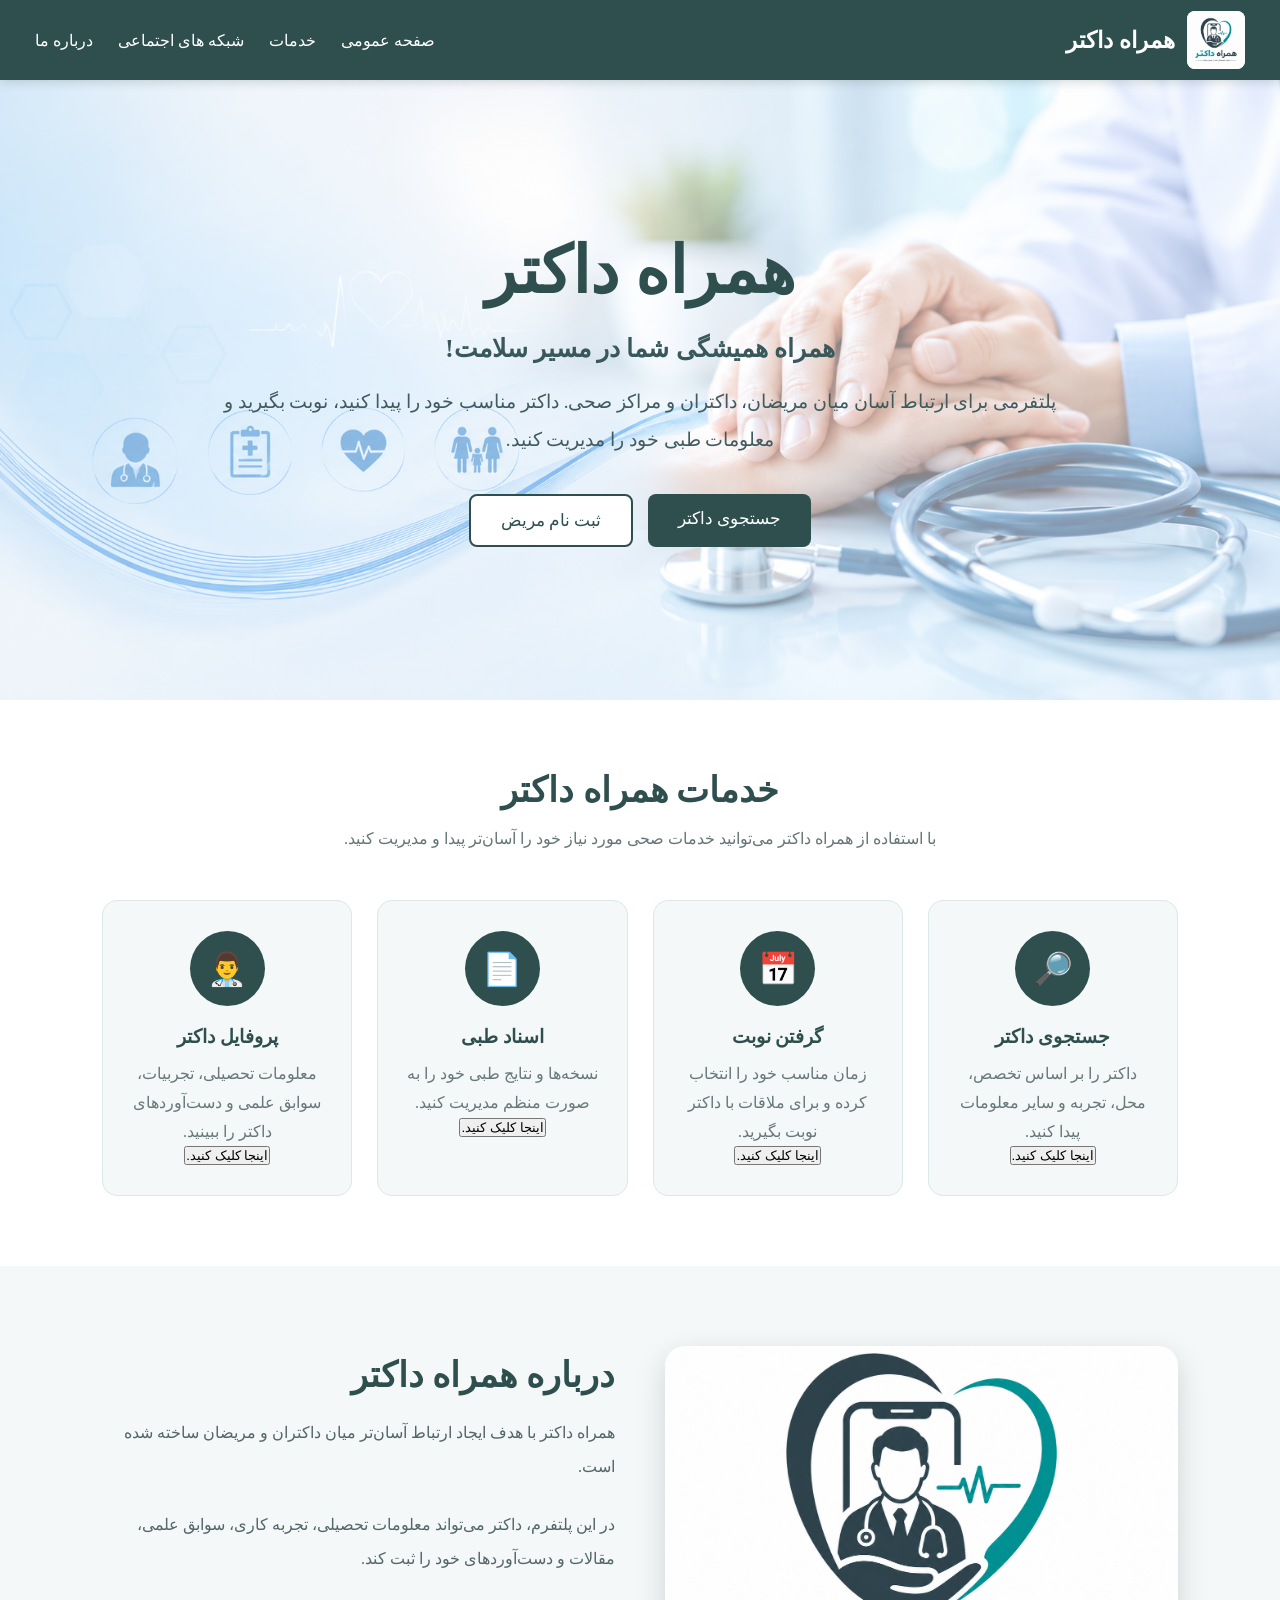
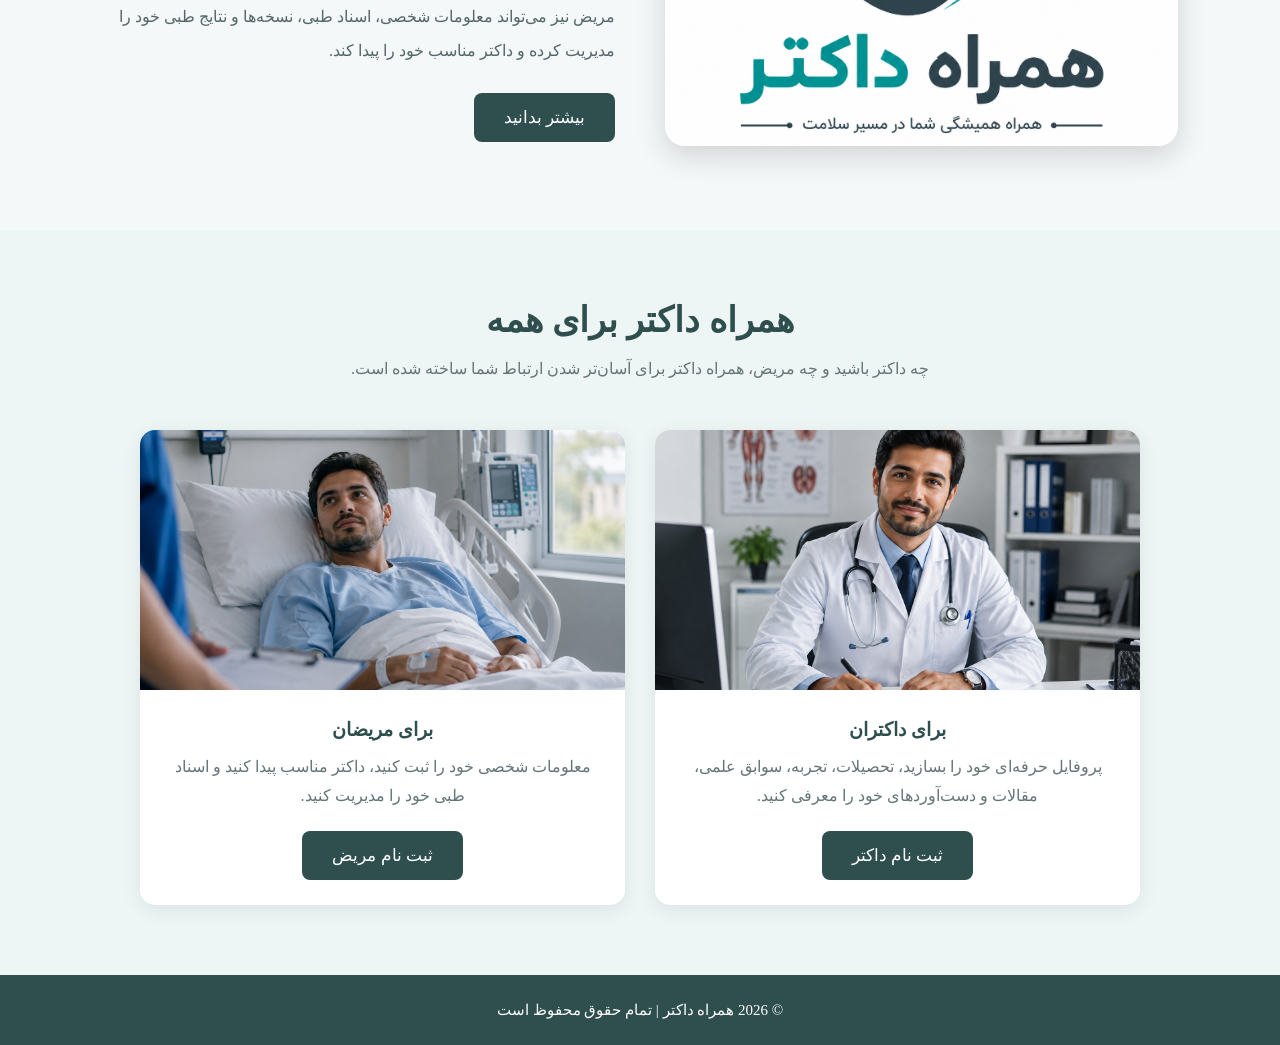
==== Front_web/index.html @ e0de3b91 "front-end Add project file" ====
<!DOCTYPE html>
<html lang="fa" dir="rtl">

<head>
    <meta charset="UTF-8">
    <meta name="viewport" content="width=device-width, initial-scale=1.0">
    <title>همراه داکتر</title>
    <link rel="stylesheet" href="home_style.css">

<script>
    function toggleMenu() {
        const menu = document.getElementById("nav-menu");
        menu.classList.toggle("active");
    }
</script>
</head>

<body>
    <!--        
    HEADER       
    -->
    <header>
        <div class="logo-area">
            <img
                src="/logo/ChatGPT Image Aug 7, 2026, 09_49_14 PM.png"
                alt="لوگوی همراه داکتر"
                class="logo"
            >
            <h2>همراه داکتر</h2>
        </div>

        <button class="menu-btn" onclick="toggleMenu()">
            ☰
        </button>

        <nav id="nav-menu">
                <a href="#">صفحه عمومی</a>
                <a href="#services"> خدمات</a>
                
                <a href="#"> شبکه های اجتماعی</a>
    
                        <!-- <a href="">فیسبوک</a>
                        <a href="">یوتیوب</a>
                        <a href="">واتساب</a>
                 -->
            <a href="#about"> درباره ما</a>
        </nav>

    </header>
    <!--
         MAIN
    -->
    <main>
        <!--
         Hero 
        -->
        <section class="hero">

            <div class="hero-content">
                <h1>
                    همراه داکتر
                </h1>
                <h3 lang="fa">
                    همراه همیشگی شما در مسیر سلامت!
                </h3>
                <p>
                    پلتفرمی برای ارتباط آسان میان مریضان،
                    داکتران و مراکز صحی.
                    داکتر مناسب خود را پیدا کنید،
                    نوبت بگیرید و معلومات طبی خود را مدیریت کنید.
                </p>
                <div class="buttons">
                    <a
                        href="/Front_web/doctor search/doctor_search.html"
                        class="btn btn-primary"
                    >
                        جستجوی داکتر
                    </a>
                    <a
                        href="/Front_web/patient register/patient_register.html"
                        class="btn btn-secondary"
                    >
                        ثبت نام مریض
                    </a>
                </div>
            </div>

        </section>
        <!-- 
        Services 
        -->
        <section class="services" id="services">
            <h2 class="section-title">
                خدمات همراه داکتر
            </h2>

            <p class="section-description">
                با استفاده از همراه داکتر می‌توانید
                خدمات صحی مورد نیاز خود را آسان‌تر پیدا و مدیریت کنید.
            </p>

            <div class="service-container">

                <div class="service-card">
                    <div class="service-icon">
                        🔎
                    </div>
                    <h3>
                        جستجوی داکتر
                    </h3>
                    <p>
                        داکتر را بر اساس تخصص،
                        محل، تجربه و سایر معلومات پیدا کنید.
                    </p>
                    <a href="/Front_web/doctor search/doctor_search.html"><button type="submit">اینجا کلیک کنید.</button></a>
                </div>

                <div class="service-card">
                    <div class="service-icon">
                        📅
                    </div>
                    <h3>
                        گرفتن نوبت
                    </h3>
                    <p>
                        زمان مناسب خود را انتخاب کرده
                        و برای ملاقات با داکتر نوبت بگیرید.
                    </p>
                    <a href=""><button type="submit">اینجا کلیک کنید.</button></a>
                </div>

                <div class="service-card">

                    <div class="service-icon">
                        📄
                    </div>
                    <h3>
                        اسناد طبی
                    </h3>
                    <p>
                        نسخه‌ها و نتایج طبی خود را
                        به صورت منظم مدیریت کنید.
                    </p>
                    <a href=""><button type="submit">اینجا کلیک کنید.</button></a>
                </div>

                <div class="service-card">
                    <div class="service-icon">
                        👨‍⚕️
                    </div>
                    <h3>
                        پروفایل داکتر
                    </h3>
                    <p>
                        معلومات تحصیلی، تجربیات،
                        سوابق علمی و دست‌آوردهای داکتر را ببینید.
                    </p>
                    <a href=""><button type="submit">اینجا کلیک کنید.</button></a>
                </div>
                <!-- <div class="service-card" id="hospital_profile">
                    <div class="service-icon">
                        👨‍⚕️
                    </div>
                    <h3>
                        پروفایل شفاخانه
                    </h3>
                    <p>
                        شفاخانه مورد نظر خود را در انیجا جستجو کنید.
                    </p>
                    <a href=""><button type="submit">اینجا کلیک کنید.</button></a>
                </div> -->

            </div>

        </section>
        <!-- 
        About 
        -->
        <section
            class="about"
            id="about"
        >
            <div class="about-image">

                <img
                    src="/logo/ChatGPT Image Aug 7, 2026, 09_49_14 PM.png"
                    alt="داکتر"
                >

            </div>

            <div class="about-text">

                <h2>
                    درباره همراه داکتر
                </h2>

                <p>
                    همراه داکتر با هدف ایجاد ارتباط آسان‌تر
                    میان داکتران و مریضان ساخته شده است.
                </p>

                <p>
                    در این پلتفرم، داکتر می‌تواند
                    معلومات تحصیلی، تجربه کاری، سوابق علمی،
                    مقالات و دست‌آوردهای خود را ثبت کند.
                </p>

                <p>
                    مریض نیز می‌تواند معلومات شخصی،
                    اسناد طبی، نسخه‌ها و نتایج طبی خود را
                    مدیریت کرده و داکتر مناسب خود را پیدا کند.
                </p>

                <a
                    href="#services"
                    class="btn btn-primary"
                >
                    بیشتر بدانید
                </a>

            </div>

        </section>
        <!-- 
        Doctor / Patient 
        -->
        <section
            class="users"
            id="doctors"
        >

            <h2 class="section-title">
                همراه داکتر برای همه
            </h2>

            <p class="section-description">
                چه داکتر باشید و چه مریض،
                همراه داکتر برای آسان‌تر شدن ارتباط شما ساخته شده است.
            </p>

            <div class="user-container">
                <!-- 
                Doctor 
                -->
                <div class="user-card">

                    <img
                        src="/pictures/ChatGPT Image Aug 5, 2026, 10_25_46 PM.png"
                        alt="داکتر"
                    >

                    <div class="user-content">
                        <h3>
                            برای داکتران
                        </h3>
                        <p>
                            پروفایل حرفه‌ای خود را بسازید،
                            تحصیلات، تجربه، سوابق علمی،
                            مقالات و دست‌آوردهای خود را معرفی کنید.
                        </p>
                        <a
                            href="/Front_web/doctor register/doctor_register.html"
                            class="btn btn-primary"
                        >
                            ثبت نام داکتر
                        </a>
                    </div>

                </div>
                <!-- 
                Patient 
                -->
                <div class="user-card">
                    <img
                        src="/pictures/ChatGPT Image Aug 5, 2026, 10_23_01 PM.png"
                        alt="مریض"
                    >
                    <div class="user-content">
                        <h3>
                            برای مریضان
                        </h3>
                        <p>
                            معلومات شخصی خود را ثبت کنید،
                            داکتر مناسب پیدا کنید و
                            اسناد طبی خود را مدیریت کنید.
                        </p>
                        <a
                            href="/Front_web/patient register/patient_register.html"
                            class="btn btn-primary"
                        >
                            ثبت نام مریض
                        </a>

                    </div>

                </div>

            </div>

        </section>

    </main>
    <!-- 
        FOOTER
    -->
    <footer>
        <p>
            © 2026 همراه داکتر | تمام حقوق محفوظ است
        </p>
    </footer>

</body>

</html>
---- Front_web/home_style.css ----
/* 
    General
 */

* {
    box-sizing: border-box;
    margin: 0;
    padding: 0;
}

html {
    scroll-behavior: smooth;
}

body {
    min-height: 100vh;
    font-family: cursive, serif, sans-serif;
    background-color: #f5f8f8;
    color: #263f42;

    display: flex;
    flex-direction: column;
}
    /* Header */
header {
    height: 80px;
    background-color: darkslategrey;

    display: flex;
    align-items: center;
    justify-content: space-between;

    padding: 0 35px;

    position: sticky;
    top: 0;
    z-index: 1000;

    box-shadow: 0 2px 10px rgba(0, 0, 0, 0.15);
}
/* Logo */
.logo-area {
    display: flex;
    align-items: center;
    gap: 12px;
}

.logo {
    width: 58px;
    height: 58px;

    object-fit: contain;

    border-radius: 8px;
    background-color: white;
}

.logo-area h2 {
    color: white;
    font-size: 23px;
}
/* Navigation */
nav {
    display: flex;
    align-items: center;
    gap: 25px;
}


nav a {
    color: white;
    text-decoration: none;
    font-size: 16px;

    transition: 0.3s;
}
nav a:hover {
    color: #7ed6d1;
}
/*
    Main
 */
main {
    flex: 1;
}
/* 
    Hero
 */
.hero {
    min-height: 620px;

    background-image:
        linear-gradient(
            rgba(255, 255, 255, 0.52),
            rgba(255, 255, 255, 0.52)
        ),
        url("/pictures/ChatGPT\ Image\ Aug\ 1\,\ 2026\,\ 10_36_39\ PM.png");

    background-size: cover;
    background-position: center;

    display: flex;
    align-items: center;
    justify-content: center;

    text-align: center;

    padding: 60px 20px;
}

.hero-content {
    max-width: 850px;
}

.hero h1 {
    font-size: 65px;
    color: darkslategrey;
    margin-bottom: 25px;
}

.hero h3 {
    font-size: 25px;
    color: #38585c;
    margin-bottom: 20px;
}

.hero p {
    font-size: 19px;
    line-height: 2;
    color: #405b5e;
    margin-bottom: 35px;
}
/* Buttons */
.buttons {
    display: flex;
    justify-content: center;
    gap: 15px;
    flex-wrap: wrap;
}

.menu-btn {
    display: none;
    background: none;
    border: none;
    color: white;
    font-size: 30px;
    cursor: pointer;
}

.btn {
    display: inline-block;

    padding: 14px 30px;

    border-radius: 8px;

    text-decoration: none;

    font-size: 17px;

    transition: 0.3s;
}

.btn-primary {
    background-color: darkslategrey;
    color: white;
}

.btn-primary:hover {
    background-color: #20383a;
    transform: translateY(-3px);
}

.btn-secondary {
    background-color: white;
    color: darkslategrey;

    border: 2px solid darkslategrey;
}

.btn-secondary:hover {
    background-color: darkslategrey;
    color: white;
}

/* 
    Services
 */
 /* #hospital_profile{
    align-items: center;
 } */
.services {
    padding: 70px 8%;
    background-color: white;
    text-align: center;
}

.section-title {
    font-size: 35px;
    color: darkslategrey;

    margin-bottom: 12px;
}

.section-description {
    max-width: 700px;
    margin: 0 auto 45px;

    line-height: 2;
    color: #657577;
}

.service-container {
    display: grid;
    grid-template-columns:repeat(4, 1fr);
    gap: 25px;
}

.service-card {
    padding: 30px 20px;
    background-color: #f4f8f8;
    border-radius: 15px;
    border: 1px solid #dce7e7;
    transition: 0.3s;
}

.service-card:hover {
    transform: translateY(-8px);

    box-shadow:
        0 10px 25px rgba(0, 0, 0, 0.1);
}


.service-icon {
    width: 75px;
    height: 75px;

    margin: 0 auto 20px;

    border-radius: 50%;

    background-color: darkslategrey;

    color: white;

    display: flex;
    align-items: center;
    justify-content: center;

    font-size: 32px;
}

.service-card h3 {
    margin-bottom: 12px;

    color: darkslategrey;
}

.service-card p {
    color: #68787a;
    line-height: 1.8;
}
/* 
    About
 */
.about {
    padding: 80px 8%;

    display: grid;

    grid-template-columns:
        1fr 1fr;

    gap: 50px;

    align-items: center;
}

.about-image img {
    width: 100%;
    max-height: 400px;
    object-fit: cover;
    border-radius: 20px;
    box-shadow:
        0 10px 30px rgba(0, 0, 0, 0.15);
}

.about-text h2 {
    color: darkslategrey;
    font-size: 35px;
    margin-bottom: 20px;
}

.about-text p {
    line-height: 2.1;
    color: #536669;
    margin-bottom: 25px;
}
/* 
    Doctor / Patient
 */
.users {
    padding: 70px 8%;
    background-color: #eef5f5;
    text-align: center;
}

.user-container {
    display: grid;
    grid-template-columns:
        repeat(2, 1fr);
    gap: 30px;
    max-width: 1000px;
    margin: auto;
}

.user-card {
    background-color: white;
    border-radius: 15px;
    overflow: hidden;
    box-shadow:
        0 5px 20px rgba(0, 0, 0, 0.08);
}

.user-card img {
    width: 100%;
    height: 260px;
    object-fit: cover;
}

.user-content {
    padding: 25px;
}

.user-content h3 {
    color: darkslategrey;
    margin-bottom: 12px;
}

.user-content p {
    line-height: 1.8;
    color: #657577;
    margin-bottom: 20px;
}

/* 
    Footer
 */
footer {
    min-height: 70px;
    background-color: darkslategrey;
    color: white;
    display: flex;
    justify-content: center;
    align-items: center;
    text-align: center;
    padding: 15px;
}

footer p {
    font-size: 15px;
}
/* 
    Responsive
 */
@media (max-width: 1000px) {
    .service-container {
        grid-template-columns:
            repeat(2, 1fr);
    }
    nav {
        gap: 12px;
    }
    nav a {
        font-size: 14px;
    }
    .hero h1 {
        font-size: 50px;
    }
}

@media (max-width: 700px) {
    /* header {
        height: auto;
        padding: 15px;
        flex-direction: column;
        gap: 15px;
    }
    nav {
        flex-wrap: wrap;
        justify-content: center;


        display: none;
        position: absolute;
        top: 75px;
        right: 0;
        width: 100%;
        background-color: darkslategrey;
        flex-direction: column;
        gap: 0;
        padding: 10px 0;
    } */
    
    /* this is for edit */
@media (max-width: 700px) {
    header {
        min-height: 75px;
        padding: 10px 20px;
        flex-direction: row;
        position: relative;
    }
    .logo {
        width: 50px;
        height: 50px;
    }

    .logo-area h2 {
        font-size: 18px;
    }
    /* نمایش دکمه Menu */
    .menu-btn {
        display: block;
    }
    /* مخفی کردن منو */
    nav {
        display: none;
        position: absolute;
        top: 75px;
        right: 0;
        width: 100%;
        background-color: darkslategrey;
        flex-direction: column;
        gap: 0;
        padding: 10px 0;
    }
    /* وقتی Menu باز شد */
    nav.active {
        display: flex;
    }
    nav a {
        width: 100%;
        text-align: center;
        padding: 15px;
        border-bottom: 1px solid
            rgba(255, 255, 255, 0.1);
    }
}
    /* this is for body */
    .hero {
        min-height: 550px;
    }
    .hero h1 {
        font-size: 40px;
    }
    .hero h3 {
        font-size: 20px;
    }
    .hero p {
        font-size: 16px;
    }
    .service-container {
        grid-template-columns: 1fr;
    }
    .about {
        grid-template-columns: 1fr;
    }
    .user-container {
        grid-template-columns: 1fr;
    }
}
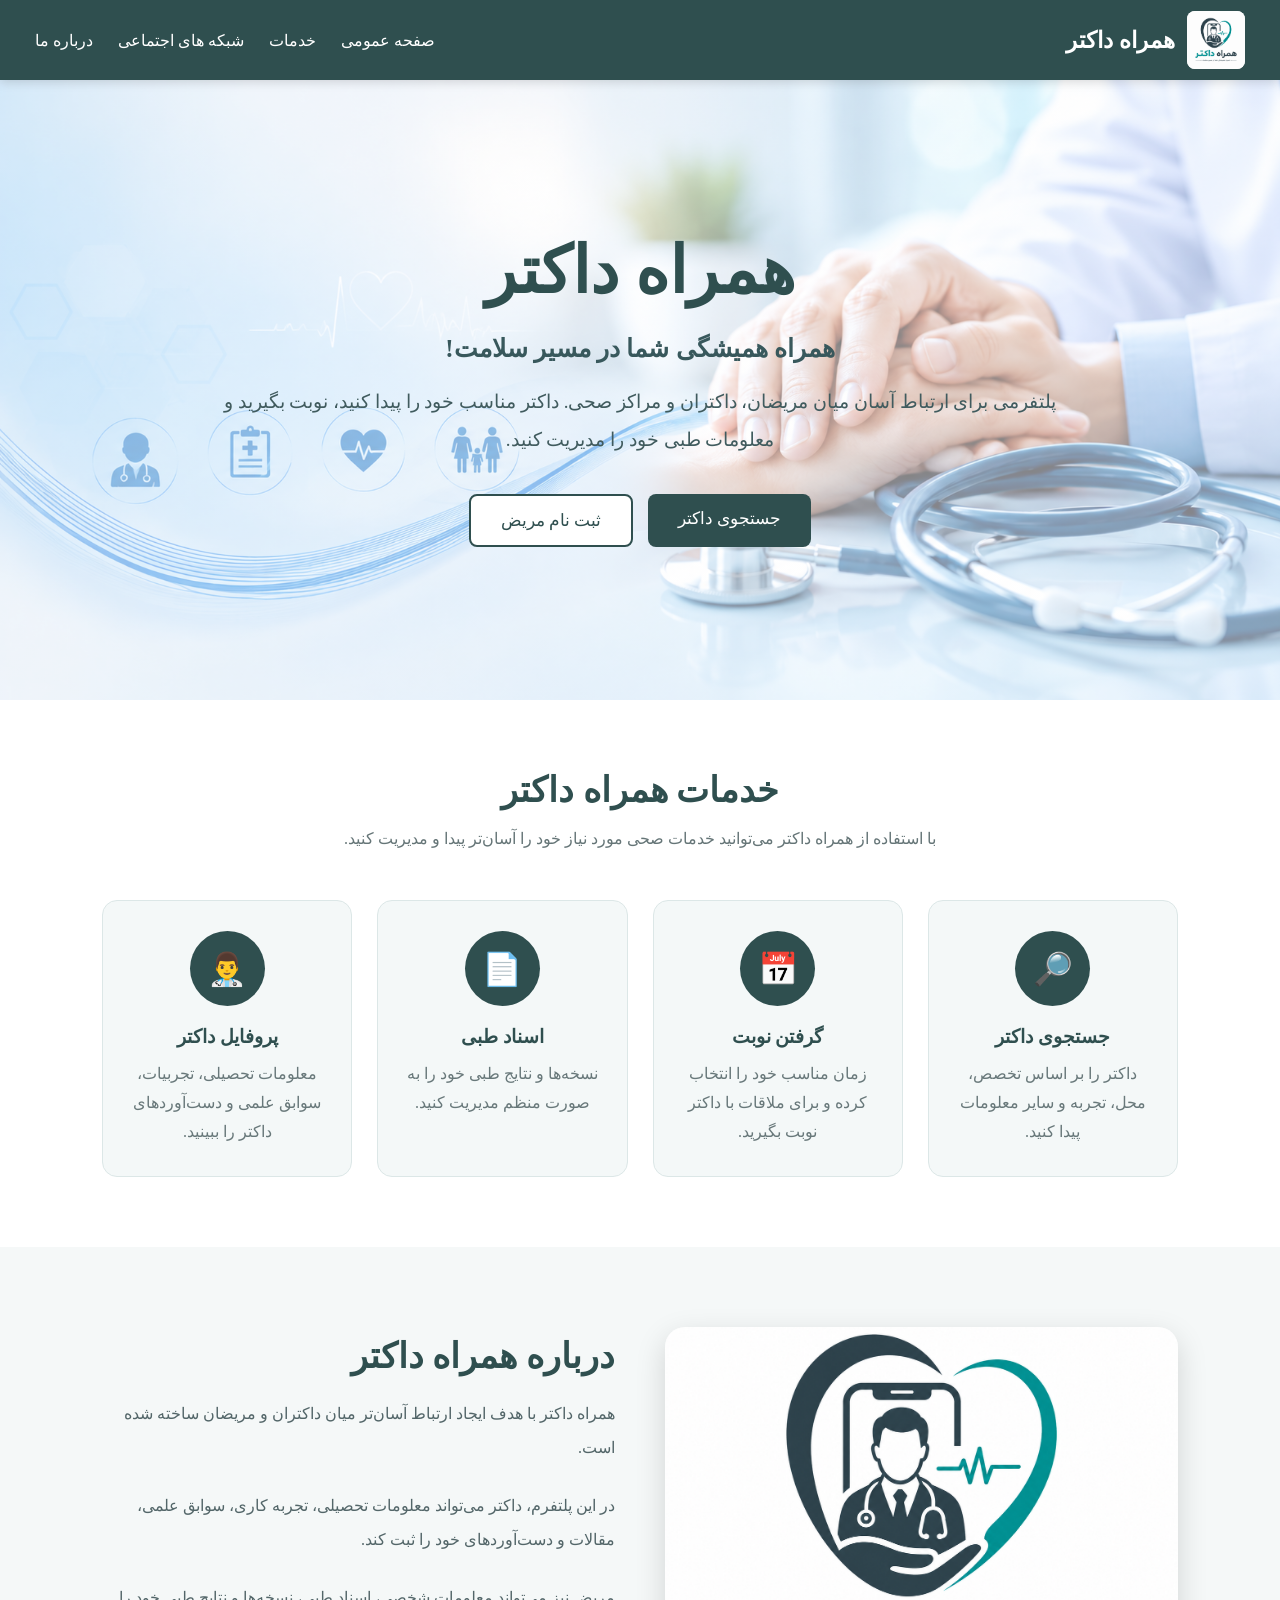
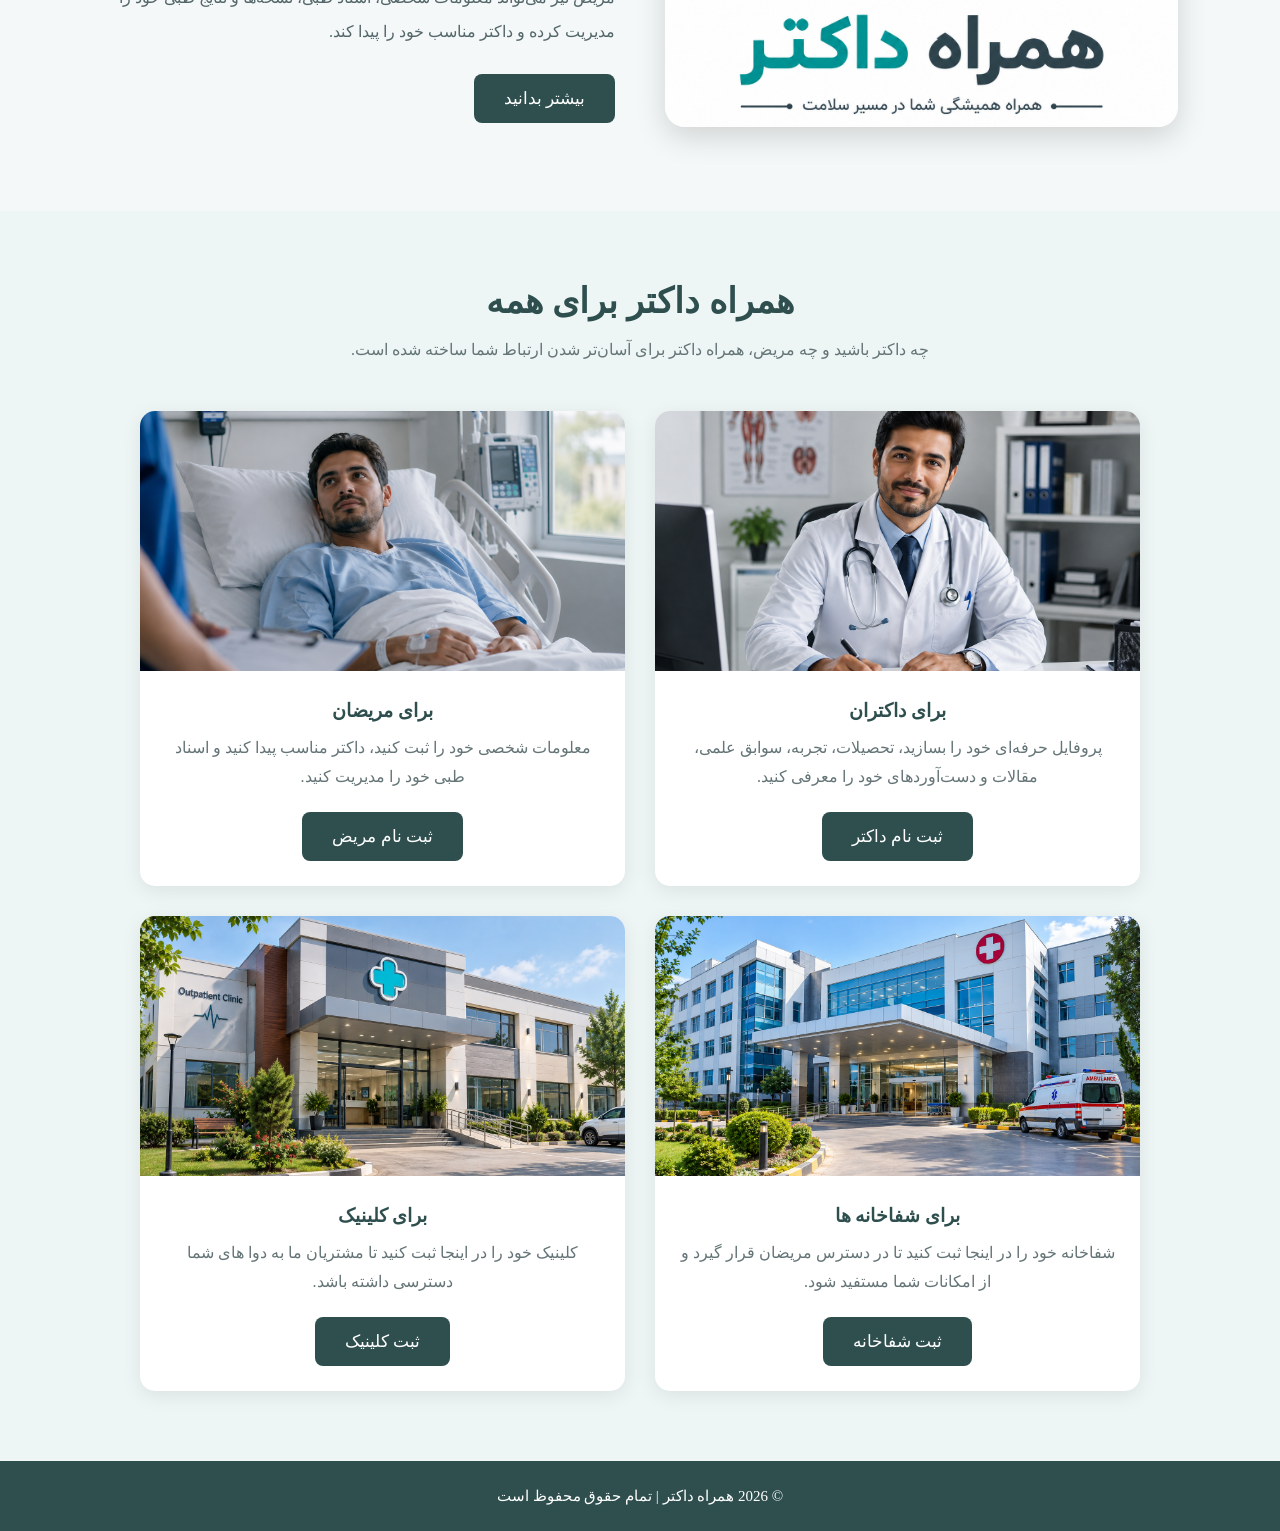
==== commit 5619f574: "changes" ====
--- a/Front_web/index.html
+++ b/Front_web/index.html
@@ -5,6 +5,7 @@
 <head>
     <meta charset="UTF-8">
     <meta name="viewport" content="width=device-width, initial-scale=1.0">
+    <meta name="creator" content="Mustafa Nijati">
     <title>همراه داکتر</title>
     <link rel="stylesheet" href="home_style.css">
 
@@ -23,7 +24,7 @@
     <header>
         <div class="logo-area">
             <img
-                src="/logo/ChatGPT Image Aug 7, 2026, 09_49_14 PM.png"
+                src="/logo/logo.png"
                 alt="لوگوی همراه داکتر"
                 class="logo"
             >
@@ -113,7 +114,6 @@
                         داکتر را بر اساس تخصص،
                         محل، تجربه و سایر معلومات پیدا کنید.
                     </p>
-                    <a href="/Front_web/doctor search/doctor_search.html"><button type="submit">اینجا کلیک کنید.</button></a>
                 </div>
 
                 <div class="service-card">
@@ -127,7 +127,6 @@
                         زمان مناسب خود را انتخاب کرده
                         و برای ملاقات با داکتر نوبت بگیرید.
                     </p>
-                    <a href=""><button type="submit">اینجا کلیک کنید.</button></a>
                 </div>
 
                 <div class="service-card">
@@ -142,7 +141,6 @@
                         نسخه‌ها و نتایج طبی خود را
                         به صورت منظم مدیریت کنید.
                     </p>
-                    <a href=""><button type="submit">اینجا کلیک کنید.</button></a>
                 </div>
 
                 <div class="service-card">
@@ -156,7 +154,6 @@
                         معلومات تحصیلی، تجربیات،
                         سوابق علمی و دست‌آوردهای داکتر را ببینید.
                     </p>
-                    <a href=""><button type="submit">اینجا کلیک کنید.</button></a>
                 </div>
                 <!-- <div class="service-card" id="hospital_profile">
                     <div class="service-icon">
@@ -184,7 +181,7 @@
             <div class="about-image">
 
                 <img
-                    src="/logo/ChatGPT Image Aug 7, 2026, 09_49_14 PM.png"
+                    src="/logo/logo.png"
                     alt="داکتر"
                 >
 
@@ -246,10 +243,8 @@
                 -->
                 <div class="user-card">
 
-                    <img
-                        src="/pictures/ChatGPT Image Aug 5, 2026, 10_25_46 PM.png"
-                        alt="داکتر"
-                    >
+                    <img src="/pictures/doctor.png"
+                        alt="داکتر">
 
                     <div class="user-content">
                         <h3>
@@ -274,7 +269,7 @@
                 -->
                 <div class="user-card">
                     <img
-                        src="/pictures/ChatGPT Image Aug 5, 2026, 10_23_01 PM.png"
+                        src="/pictures/patient.png"
                         alt="مریض"
                     >
                     <div class="user-content">
@@ -296,7 +291,49 @@
                     </div>
 
                 </div>
-
+                <!-- 
+                Hospital Register
+                -->
+                <div class="user-card">
+                    <img
+                        src="/pictures/hospital.png"
+                        alt="مریض">
+                    <div class="user-content">
+                        <h3> برای شفاخانه ها</h3>
+                        <p>
+                            شفاخانه خود را در اینجا ثبت کنید تا در دسترس مریضان قرار گیرد و از امکانات شما مستفید شود.
+                        </p>
+                        <a
+                            href="/Front_web/hospital_register/hospital_register.html"
+                            class="btn btn-primary">
+                            ثبت شفاخانه
+                        </a>
+
+                    </div>
+
+                </div>
+                <!-- 
+                Clinic Register
+                -->
+                <div class="user-card">
+                    <img
+                        src="/pictures/clinic.png"
+                        alt="مریض"
+                    >
+                    <div class="user-content">
+                        <h3> برای کلینیک</h3>
+                        <p>
+                            کلینیک خود را در اینجا ثبت کنید تا مشتریان ما به دوا های شما دسترسی داشته باشد.
+                        </p>
+                        <a
+                            href="/Front_web/clinic_register/clinic_register.html"
+                            class="btn btn-primary">
+                            ثبت کلینیک
+                        </a>
+
+                    </div>
+
+                </div>
             </div>
 
         </section>
--- a/Front_web/home_style.css
+++ b/Front_web/home_style.css
@@ -95,7 +95,7 @@
             rgba(255, 255, 255, 0.52),
             rgba(255, 255, 255, 0.52)
         ),
-        url("/pictures/ChatGPT\ Image\ Aug\ 1\,\ 2026\,\ 10_36_39\ PM.png");
+        url("/pictures/BCG_photo.png");
 
     background-size: cover;
     background-position: center;
